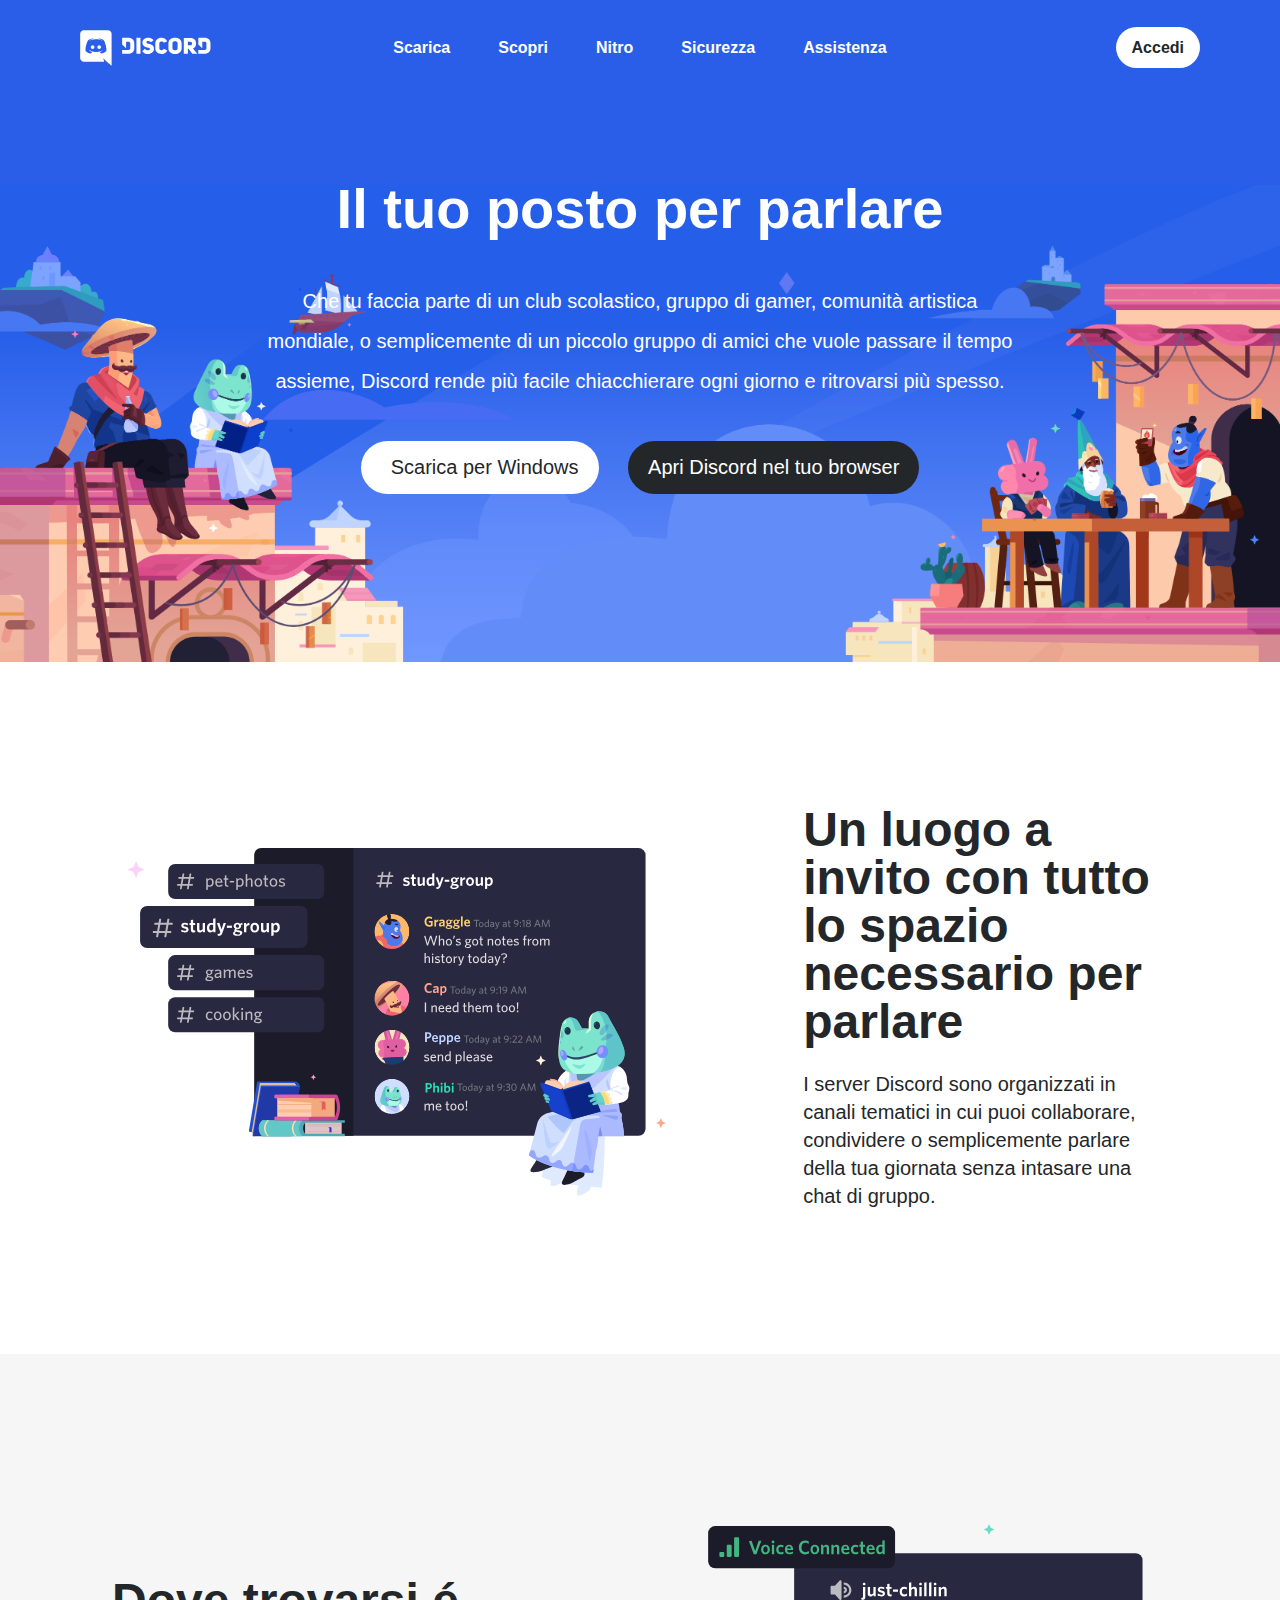
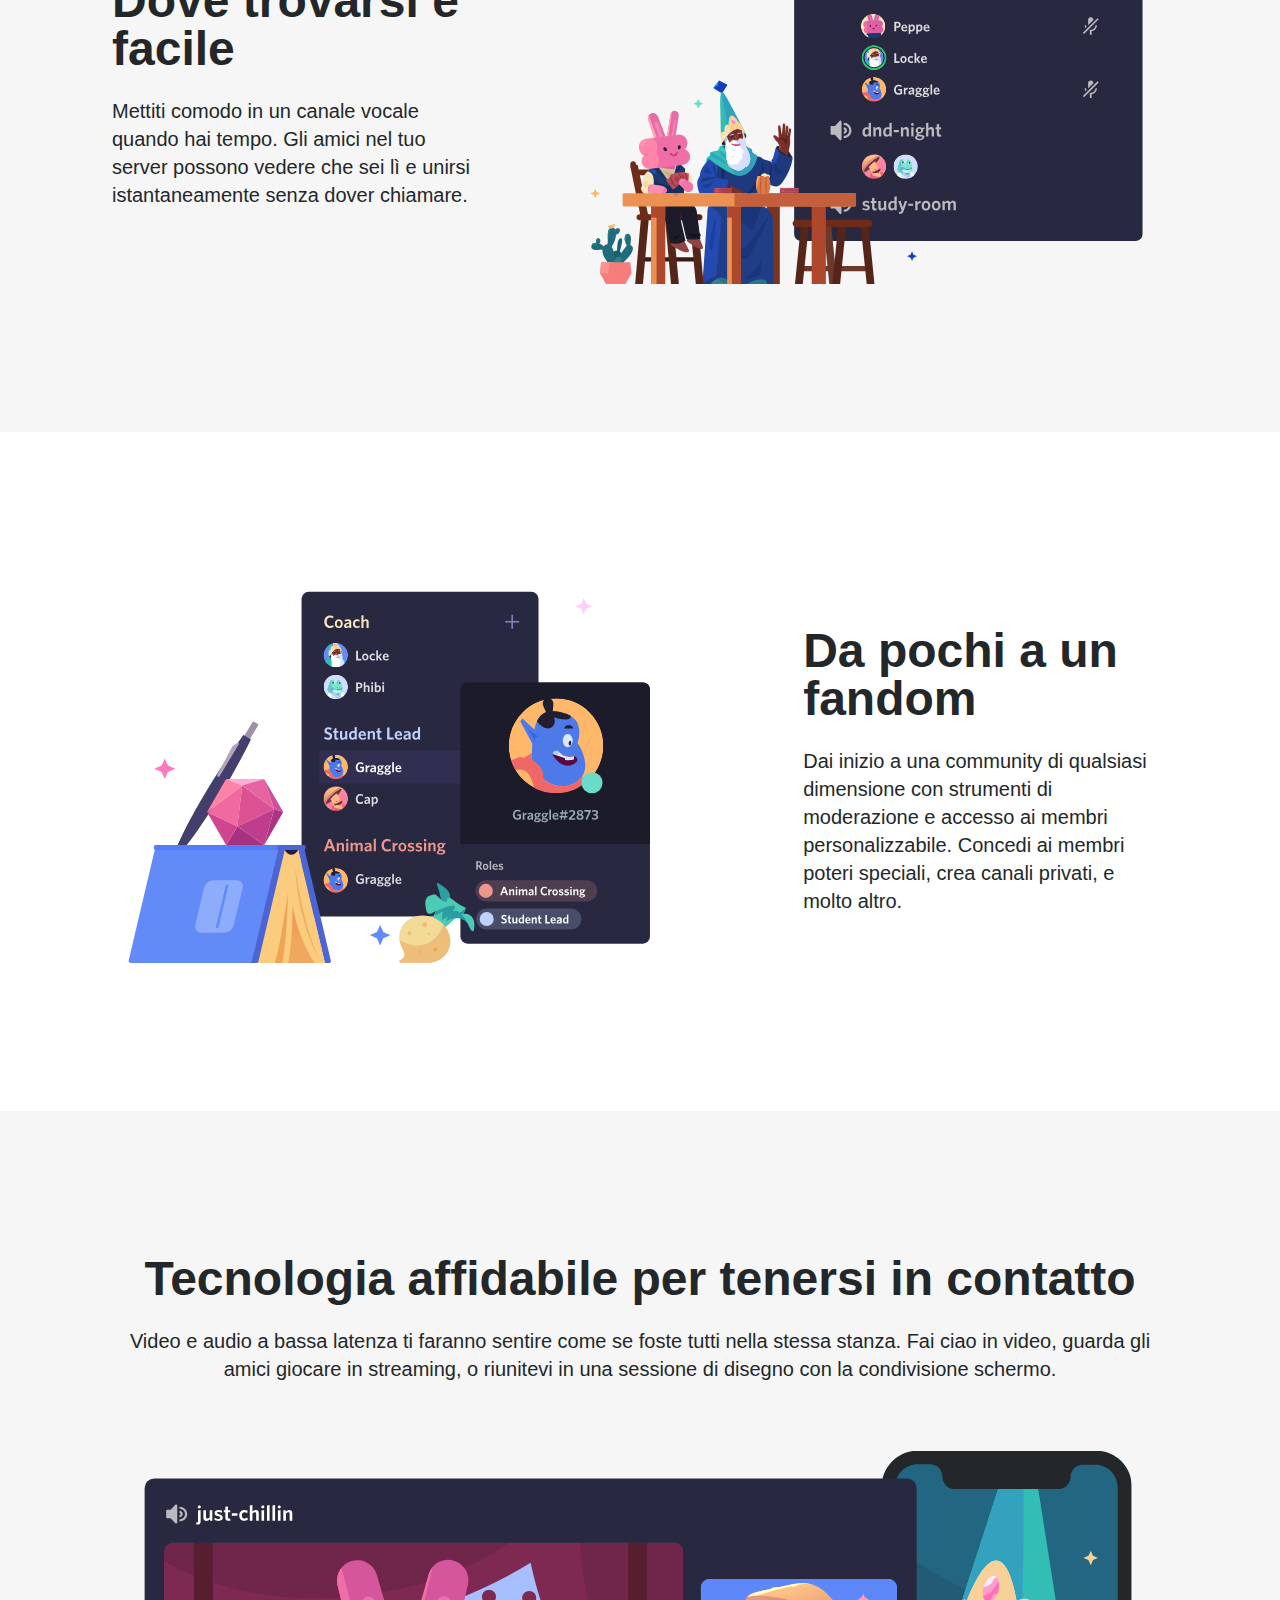
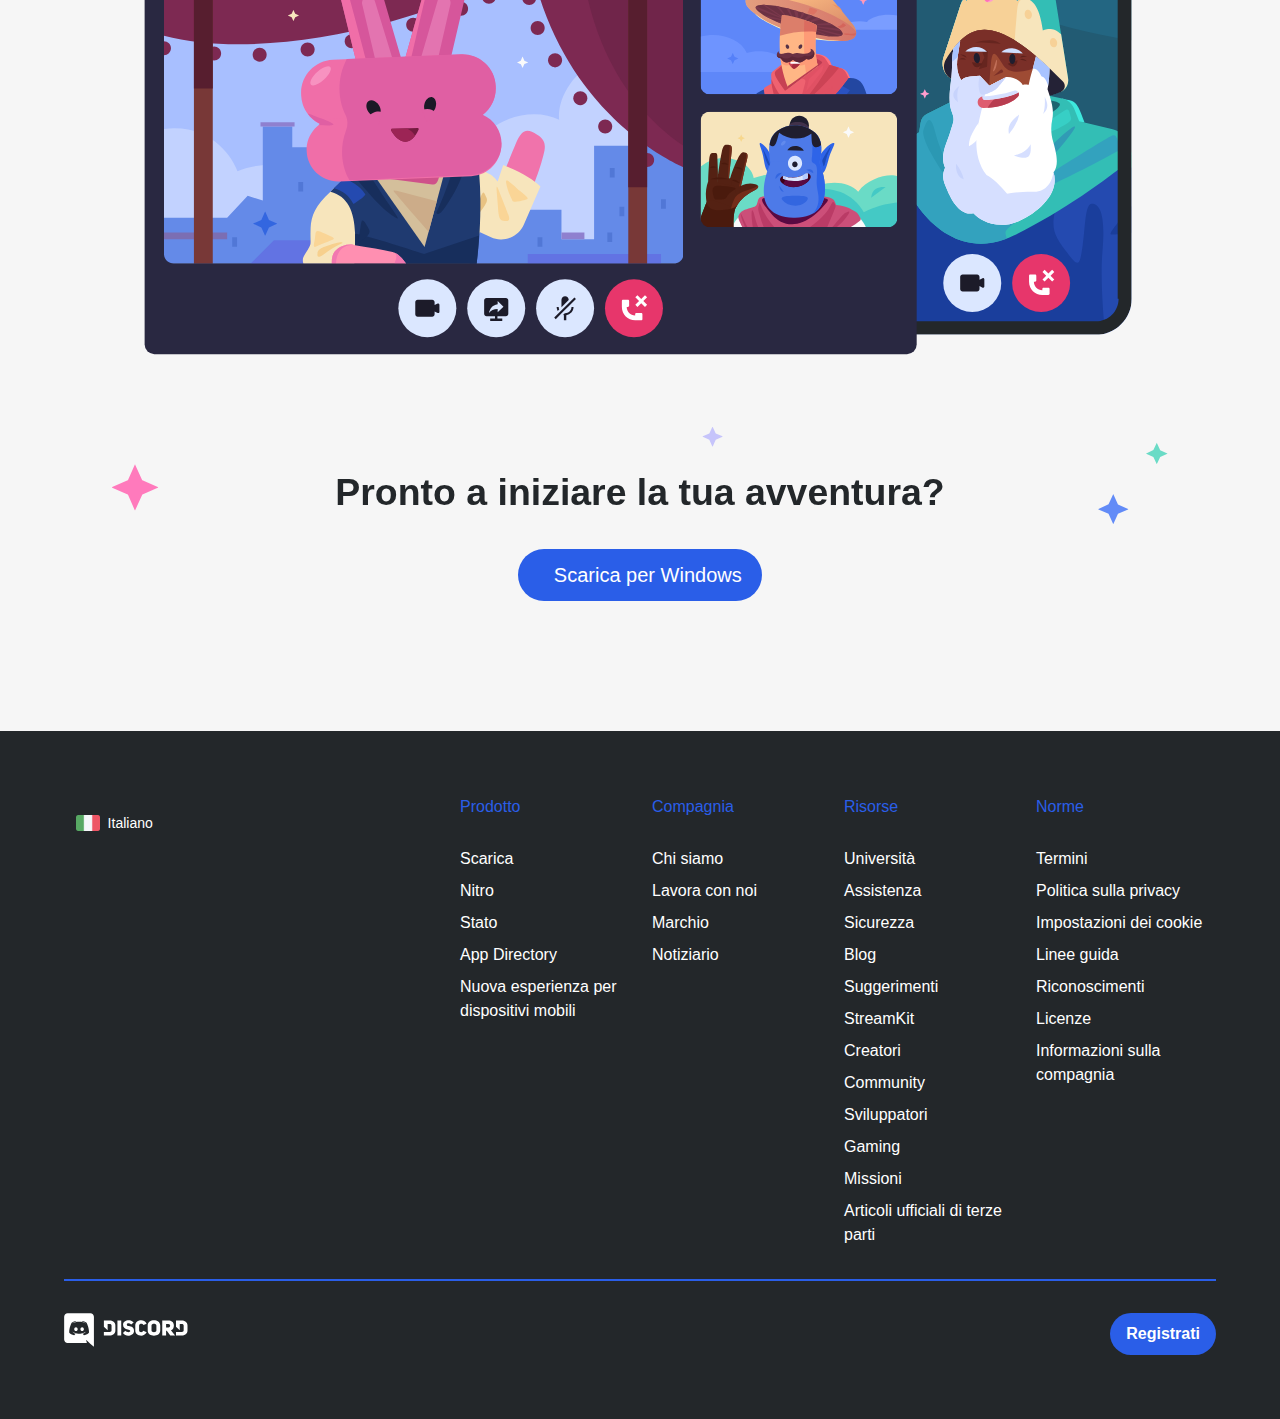
==== BONUS/index.html @ 4bf62aa1 "BONUS" ====
<!DOCTYPE html>
<html lang="it">
<head>
    <meta charset="UTF-8">
    <meta name="viewport" content="width=device-width, initial-scale=1.0">
    <title>Discord</title>
    
    <!-- Favicon -->
    <link rel="icon" type="image/x-icon" href="images/favicon.ico">
    <link rel="shortcut icon" type="image/x-icon" href="images/favicon.ico">

    <!-- Link Font Awesmoe (various icons) -->
    <link rel="stylesheet" href="https://cdnjs.cloudflare.com/ajax/libs/font-awesome/6.5.2/css/all.min.css" integrity="sha512-SnH5WK+bZxgPHs44uWIX+LLJAJ9/2PkPKZ5QiAj6Ta86w+fsb2TkcmfRyVX3pBnMFcV7oQPJkl9QevSCWr3W6A==" crossorigin="anonymous" referrerpolicy="no-referrer" />
    
    <link rel="stylesheet" href="style.css">
</head>
<body>
    <header>
        <div class="sticky-header">
            <nav class="container-wide container-flex nav-bar">
                <div>
                    <a href="index.html">
                        <img src="images/logo.svg" alt="Discord Logo">
                    </a>
                </div>

                <ul class="container-flex" id="sub-nav-bar-top">
                    <li>
                        <a href="https://www.youtube.com/watch?v=dQw4w9WgXcQ">
                            Scarica
                        </a>
                    </li>
                    <li>
                        <a href="https://www.youtube.com/watch?v=dQw4w9WgXcQ">
                            Scopri
                        </a>
                    </li>
                    <li>
                        <a href="https://www.youtube.com/watch?v=dQw4w9WgXcQ">
                            Nitro
                        </a>
                    </li>
                    <li>
                        <a href="https://www.youtube.com/watch?v=dQw4w9WgXcQ">
                            Sicurezza
                        </a>
                    </li>
                    <li>
                        <a href="https://www.youtube.com/watch?v=dQw4w9WgXcQ">
                            Assistenza
                        </a>
                    </li>
                </ul>

                <div>
                    <a href="https://www.youtube.com/watch?v=dQw4w9WgXcQ" class="button-visual-white">
                        Accedi
                    </a>
                </div>
            </nav>
        </div>

        <section class="not-sticky-header">
            <div class="container-narrow">
                <h1>
                    Il tuo posto per parlare
                </h1>
                <p>
                    Che tu faccia parte di un club scolastico, gruppo di gamer, comunità artistica mondiale, o semplicemente di un piccolo gruppo di amici che vuole passare il tempo assieme, Discord rende più facile chiacchierare ogni giorno e ritrovarsi più spesso.
                </p>

                <!-- Buttons -->
                <a href="installer/trolling.png" class="button-visual-white" download="exactly-the-file-you-were-looking-for.png">
                    <i class="fa-solid fa-download"></i>&ensp;Scarica per Windows
                </a>
                <a href="https://www.youtube.com/watch?v=dQw4w9WgXcQ" class="button-visual-grey">
                    Apri Discord nel tuo browser
                </a>
            </div>
        </section>
    </header>

    <main>
        <section>
            <div class="container-wide container-flex">
                <div class="column-img">
                    <img src="images/items/item1.svg" alt="Un luogo a invito con tutto lo spazio necessario per parlare">
                </div>

                <div class="column-txt">
                    <h2>
                        Un luogo a invito con tutto lo spazio necessario per parlare
                    </h2>
                    <p>
                        I server Discord sono organizzati in canali tematici in cui puoi collaborare, condividere o semplicemente parlare della tua giornata senza intasare una chat di gruppo.
                    </p>
                </div>
            </div>
        </section>

        <section>
            <div class="container-wide container-flex">
                <div class="column-txt">
                    <h2>
                        Dove trovarsi é facile
                    </h2>
                    <p>
                        Mettiti comodo in un canale vocale quando hai tempo. Gli amici nel tuo server possono vedere che sei lì e unirsi istantaneamente senza dover chiamare.
                    </p>
                </div>

                <div class="column-img">
                    <img src="images/items/item2.svg" alt="Dove trovarsi é facile">
                </div>
            </div>
        </section>

        <section>
            <div class="container-wide container-flex">
                <div class="column-img">
                    <img src="images/items/item3.svg" alt="Da pochi a un fandom">
                </div>

                <div class="column-txt">
                    <h2>
                        Da pochi a un fandom
                    </h2>
                    <p>
                        Dai inizio a una community di qualsiasi dimensione con strumenti di moderazione e accesso ai membri personalizzabile. Concedi ai membri poteri speciali, crea canali privati, e molto altro.
                    </p>
                </div>
            </div>
        </section>

        <section>
            <div class="container-wide">
                <h2>
                    Tecnologia affidabile per tenersi in contatto
                </h2>
                <p>
                    Video e audio a bassa latenza ti faranno sentire come se foste tutti nella stessa stanza. Fai ciao in video, guarda gli amici giocare in streaming, o riunitevi in una sessione di disegno con la condivisione schermo.
                </p>
                <img src="images/items/item4-big.svg" alt="Tecnologia affidabile per tenersi in contatto">
                
                <div class="download-now-box">
                    <img src="images/background/stars.svg" alt="Stelline">
                    <h3>
                        Pronto a iniziare la tua avventura?
                    </h3>
                </div>
                <a href="installer/trolling.png" class="button-visual-blue" download="exactly-the-file-you-were-looking-for.png">
                    <i class="fa-solid fa-download"></i>&ensp; Scarica per Windows
                </a>
            </div>
        </section>
    </main>

    <footer>
        <section>
            <nav id="footer-main-nav" class="container-wide container-flex">
                <div class="socials-and-lang">
                    <!-- Language selection menu -->
                    <a href="https://knowyourmeme.com/memes/confused-nick-young-swaggy-p" class="language-selector">
                        <img src="images/flags/ita.png" alt="ITA">
                        &nbsp;Italiano&nbsp;
                        <i class="fa-solid fa-angle-down"></i>
                    </a>

                    <!-- Socials -->
                    <ul class="socials-links">
                        <li>
                            <a href="https://twitter.com/discord">
                                <i class="fa-brands fa-x-twitter"></i>
                            </a>
                        </li>
                        <li>
                            <a href="https://www.instagram.com/discord">
                                <i class="fa-brands fa-instagram"></i>
                            </a>
                        </li>
                        <li>
                            <a href="https://www.facebook.com/discord">
                                <i class="fa-brands fa-facebook"></i>
                            </a>
                        </li>
                        <li>
                            <a href="https://www.youtube.com/channel/UCZ5XnGb-3t7jCkXdawN2tkA">
                                <i class="fa-brands fa-youtube"></i>
                            </a>
                        </li>
                        <li>
                            <a href="https://www.tiktok.com/@discord">
                                <i class="fa-brands fa-tiktok"></i>
                            </a>
                        </li>
                    </ul>
                </div>

                <div class="container-flex">
                    <div class="container-flex">
                        <ul class="nav-details">
                            <li>
                                Prodotto
                            </li>
                            <li>
                                <a href="https://www.youtube.com/watch?v=dQw4w9WgXcQ">
                                    Scarica
                                </a>
                            </li>
                            <li>
                                <a href="https://www.youtube.com/watch?v=dQw4w9WgXcQ">
                                    Nitro
                                </a>
                            </li>
                            <li>
                                <a href="https://www.youtube.com/watch?v=dQw4w9WgXcQ">
                                    Stato
                                </a>
                            </li>
                            <li>
                                <a href="https://www.youtube.com/watch?v=dQw4w9WgXcQ">
                                    App Directory
                                </a>
                            </li>
                            <li>
                                <a href="https://www.youtube.com/watch?v=dQw4w9WgXcQ">
                                    Nuova esperienza per dispositivi mobili
                                </a>
                            </li>
                        </ul>
                        
                        <ul class="nav-details">
                            <li>
                                Compagnia
                            </li>
                            <li>
                                <a href="https://www.youtube.com/watch?v=dQw4w9WgXcQ">
                                    Chi siamo
                                </a>
                            </li>
                            <li>
                                <a href="https://www.youtube.com/watch?v=dQw4w9WgXcQ">
                                    Lavora con noi
                                </a>
                            </li>
                            <li>
                                <a href="https://www.youtube.com/watch?v=dQw4w9WgXcQ">
                                    Marchio
                                </a>
                            </li>
                            <li>
                                <a href="https://www.youtube.com/watch?v=dQw4w9WgXcQ">
                                    Notiziario
                                </a>
                            </li>
                        </ul>
                    </div>

                    <div class="container-flex">
                        <ul class="nav-details">
                            <li>
                                Risorse
                            </li>
                            <li>
                                <a href="https://www.youtube.com/watch?v=dQw4w9WgXcQ">
                                    Università
                                </a>
                            </li>
                            <li>
                                <a href="https://www.youtube.com/watch?v=dQw4w9WgXcQ">
                                    Assistenza
                                </a>
                            </li>
                            <li>
                                <a href="https://www.youtube.com/watch?v=dQw4w9WgXcQ">
                                    Sicurezza
                                </a>
                            </li>
                            <li>
                                <a href="https://www.youtube.com/watch?v=dQw4w9WgXcQ">
                                    Blog
                                </a>
                            </li>
                            <li>
                                <a href="https://www.youtube.com/watch?v=dQw4w9WgXcQ">
                                    Suggerimenti
                                </a>
                            </li>
                            <li>
                                <a href="https://www.youtube.com/watch?v=dQw4w9WgXcQ">
                                    StreamKit
                                </a>
                            </li>
                            <li>
                                <a href="https://www.youtube.com/watch?v=dQw4w9WgXcQ">
                                    Creatori
                                </a>
                            </li>
                            <li>
                                <a href="https://www.youtube.com/watch?v=dQw4w9WgXcQ">
                                    Community
                                </a>
                            </li>
                            <li>
                                <a href="https://www.youtube.com/watch?v=dQw4w9WgXcQ">
                                    Sviluppatori
                                </a>
                            </li>
                            <li>
                                <a href="https://www.youtube.com/watch?v=dQw4w9WgXcQ">
                                    Gaming
                                </a>
                            </li>
                            <li>
                                <a href="https://www.youtube.com/watch?v=dQw4w9WgXcQ">
                                    Missioni
                                </a>
                            </li>
                            <li>
                                <a href="https://www.youtube.com/watch?v=dQw4w9WgXcQ">
                                    Articoli ufficiali di terze parti
                                </a>
                            </li>
                        </ul>
        
                        <ul class="nav-details">
                            <li>
                                Norme
                            </li>
                            <li>
                                <a href="https://www.youtube.com/watch?v=dQw4w9WgXcQ">
                                    Termini
                                </a>
                            </li>
                            <li>
                                <a href="https://www.youtube.com/watch?v=dQw4w9WgXcQ">
                                    Politica sulla privacy
                                </a>
                            </li>
                            <li>
                                <a href="https://www.youtube.com/watch?v=dQw4w9WgXcQ">
                                    Impostazioni dei cookie
                                </a>
                            </li>
                            <li>
                                <a href="https://www.youtube.com/watch?v=dQw4w9WgXcQ">
                                    Linee guida
                                </a>
                            </li>
                            <li>
                                <a href="https://www.youtube.com/watch?v=dQw4w9WgXcQ">
                                    Riconoscimenti
                                </a>
                            </li>
                            <li>
                                <a href="https://www.youtube.com/watch?v=dQw4w9WgXcQ">
                                    Licenze
                                </a>
                            </li>
                            <li>
                                <a href="https://www.youtube.com/watch?v=dQw4w9WgXcQ">
                                    Informazioni sulla compagnia
                                </a>
                            </li>
                        </ul>
                    </div>
                </div>
            </nav>
        </section>
        
        <div>
            <nav class="container-wide container-flex nav-bar">
                <a href="index.html">
                    <img src="images/logo.svg" alt="Discord Logo">
                </a>

                <a href="https://www.youtube.com/watch?v=dQw4w9WgXcQ" class="button-visual-blue">
                    Registrati
                </a>
            </nav>
        </div>
    </footer>
</body>
</html>
---- BONUS/style.css ----
/* Everywhere */
* {
    padding: 0;
    margin: 0;
    box-sizing: border-box;
}

body {
    font-family: Whitney, 'Helvetica Neue', Helvetica, Arial, sans-serif;
    color: #23272a;
}

a {
    color: inherit;
    text-decoration: inherit;
}

ul {
    list-style: none;
}

.container-flex {
    display: flex;
    flex-wrap: wrap;
    align-items: center;
    justify-content: center;
}

.container-flex.nav-bar {
    justify-content: space-between;
}

/* Containers to align items inside a <section> or others macroelements horizontally */
.container-narrow , .container-wide {
    margin: auto;
    width: 90%;
}

.container-narrow {
    max-width: 750px;
}

.container-wide {
    max-width: 1250px;
}

/* Visual buttons for <a> and <button> */
[class^="button-visual"] {
    padding: 0.75em 1em;
    border-radius: 2em;
}

[class^="button-visual"]:hover {
    box-shadow: 0 0.4em 0.8em #00000050;
}

.button-visual-white {
    background-color: #ffffff;
    color: #23272a;
}

.button-visual-white:hover {
    color: #2a5ee8;
}

.button-visual-grey {
    background-color: #23272a;
    color: #ffffff;
}

.button-visual-grey:hover {
    background-color: #42494e;
}

.button-visual-blue {
    background-color: #2a5ee8;
    color: #ffffff;
}

.button-visual-blue:hover {
    background-color: #4777fc;
}


/* Header */
header {
    background-image: url(images/background/jumbo.png);
    background-repeat: no-repeat;
    background-position: bottom;
    background-size: 100%;
    background-color: #2a5ee8;

    color: #ffffff;
}

.sticky-header {
    position: -webkit-sticky;
    position: sticky;
    top: 1rem;
    
    font-size: 1rem;
    font-weight: 600;
}

/* Navigation bar on top */
header .nav-bar {
    background-color: #2a5ee8;
    border-radius: 1rem;
    padding: 0 1rem;
    min-height: 4rem;
}

header .nav-bar > div {
    width: 15%;
}

/* Logo */
.sticky-header img {
    height: 2.5rem;
    padding-top: 0.25rem;
}

/* Central part of the navigation bar */
#sub-nav-bar-top {
    width: 68%;
}

#sub-nav-bar-top li {
    padding: 0.75rem 1.5rem;
}

#sub-nav-bar-top a:hover {
    text-decoration: underline;
}

/* Auth button */
#sub-nav-bar-top + div {
    text-align: right;
}

/* Title of the page */
.not-sticky-header {
    padding: 7rem 0 10rem;
    
    text-align: center;
    font-size: 1.25rem;
}

.not-sticky-header h1 {
    font-size: 3.5rem;
    font-weight: 700;
}

.not-sticky-header p {
    padding: 2.5rem 0;
    line-height: 2;
}

.not-sticky-header a {
    display: inline-block;
    margin: 0 0.75rem 0.5rem;
}

/* Main */
main > section {
    padding: 6rem 0;
}

main > section:nth-child(even) {
    background-color: #f6f6f6;
}

main .container-wide.container-flex {
    padding: 1.5rem 0;
}

.column-img {
    min-width: 33rem;
    flex-basis: 60%;
    padding: 1.5rem 3rem;
}

main .container-wide img {
    width: 100%;
}

.column-txt {
    min-width: 22rem;
    flex-basis: 40%;
    padding: 1.5rem 3rem;
}

main .container-wide h2 {
    margin-bottom: 1.5rem;
    font-size: 3rem;
    font-weight: 600;
    line-height: 3rem;
}

main .container-wide p {
    font-size: 1.25rem;
    line-height: 1.75rem;
}

main .container-wide:not(.container-flex) {
    padding: 3rem;

    text-align: center;
}

.download-now-box {
    position: relative;
    width: 100%;
    margin-bottom: 2rem;

    font-size: 2rem;
    font-weight: 800;
    text-align: center;
}

.download-now-box img {
    width: 100%;
}

.download-now-box h3 {
    position: absolute;
    left: 50%;
    top: 70%;
    transform: translate(-50%, -70%);
    width: 100%;
}

.download-now-box + a {
    font-size: 1.25rem;
}


/* Footer */
footer {
    padding: 4rem 0;
    background-color: #23272a;

    color: #ffffff;
    font-size: 1rem;
}

footer .container-flex {
    align-items: flex-start;
}

.socials-and-lang {
    min-width: 13.75rem;
    flex-basis: calc(100%/3);
    padding: 0 0.75rem;
}

.socials-and-lang > * {
    padding: 1.25rem 0;
}

.language-selector {
    display: block;
    font-size: 0.875rem;
}

.language-selector img {
    vertical-align: text-bottom;
    height: 1rem;
}

.socials-links {
    max-width: 13.5rem;
    display: flex;
    flex-wrap: wrap;
    justify-content: space-between;

    font-size: 1.5rem;
}

#footer-main-nav > div.container-flex {
    flex-basis: calc(2*(100%/3));
}

#footer-main-nav > div.container-flex > div.container-flex {
    flex-basis: 50%;
}

.nav-details {
    min-width: 8.75rem;
    flex-basis: 50%;
    padding: 0 0.75rem 2rem;
}

.nav-details > li {
    padding-top: 0.5rem;
    line-height: 1.5rem;
}

.nav-details > li:hover {
    text-decoration: underline;
}

.nav-details > li:first-child {
    padding: 0 0 1.25rem;

    color: #2a5ee8;
    text-decoration: none;
}

footer .nav-bar {
    padding-top: 2rem;
    border-top: 2px solid #2a5ee8;

    font-size: 1rem;
    font-weight: 600;
}
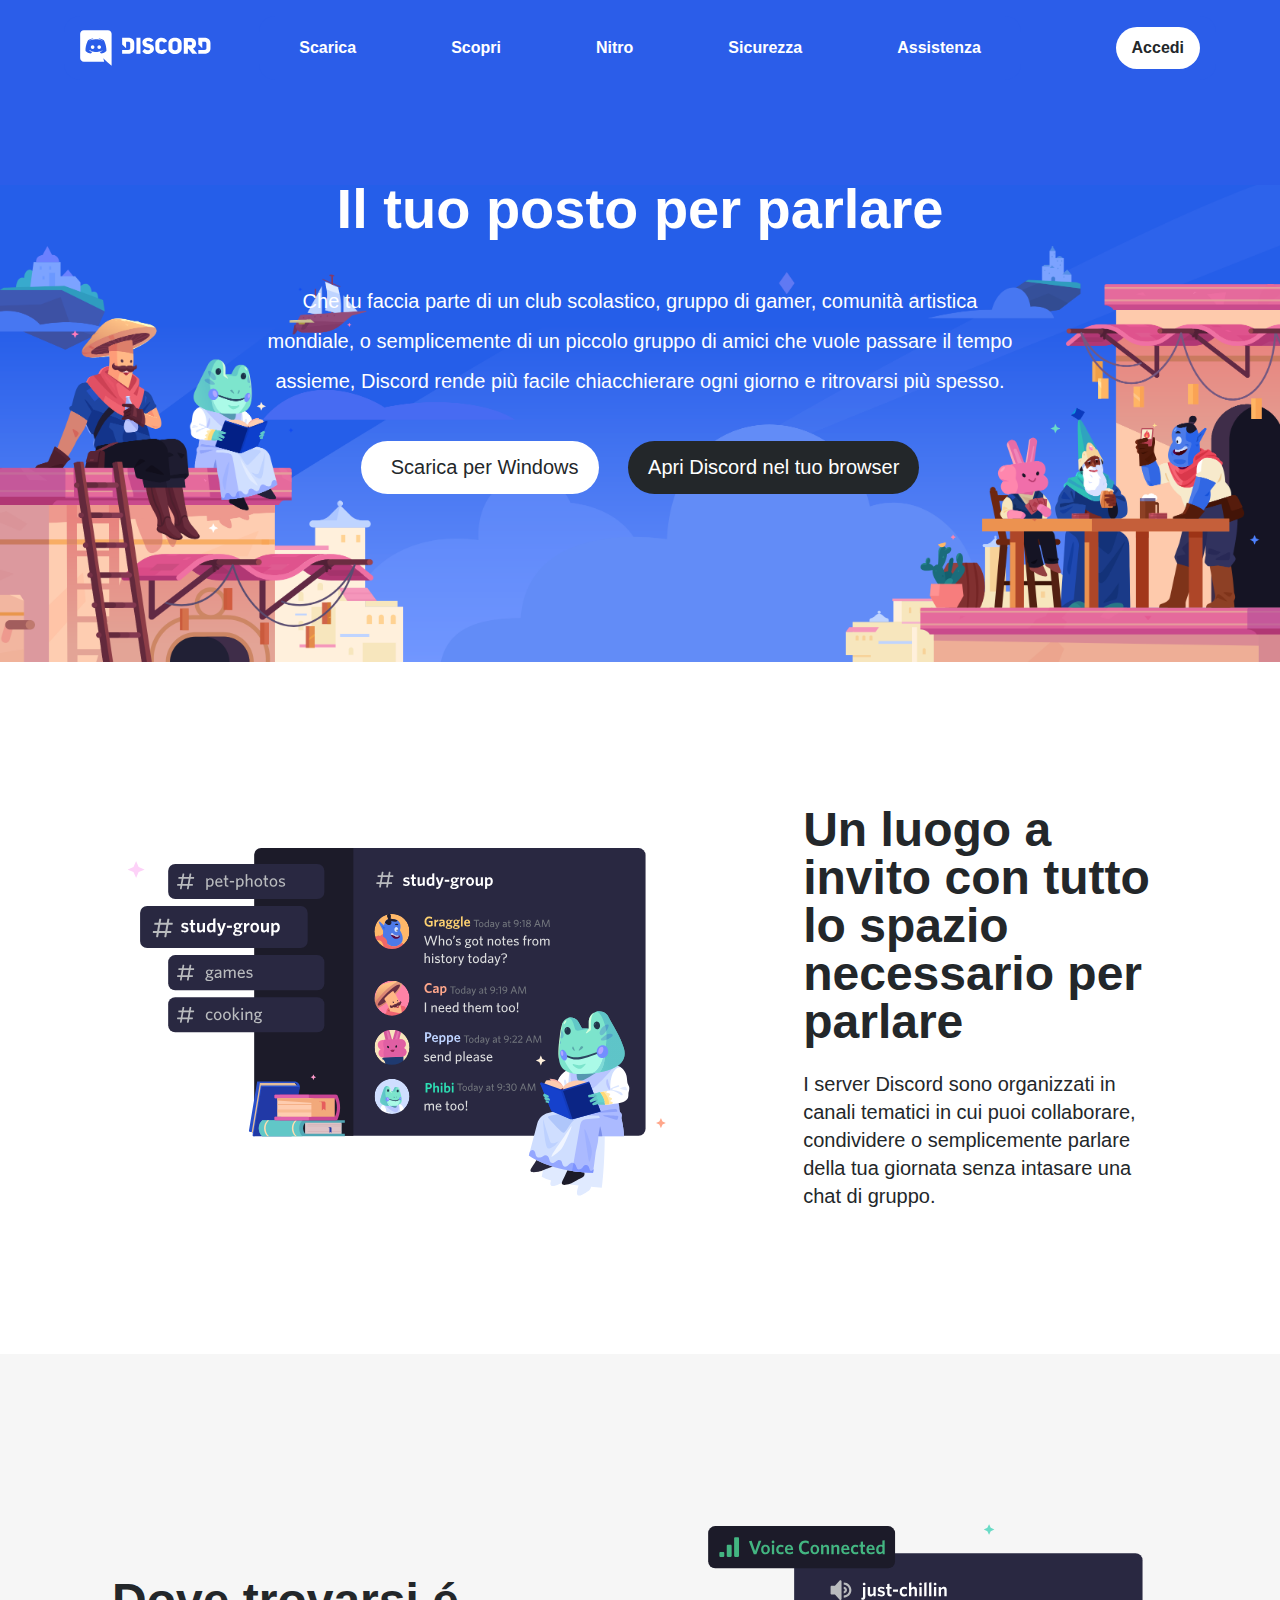
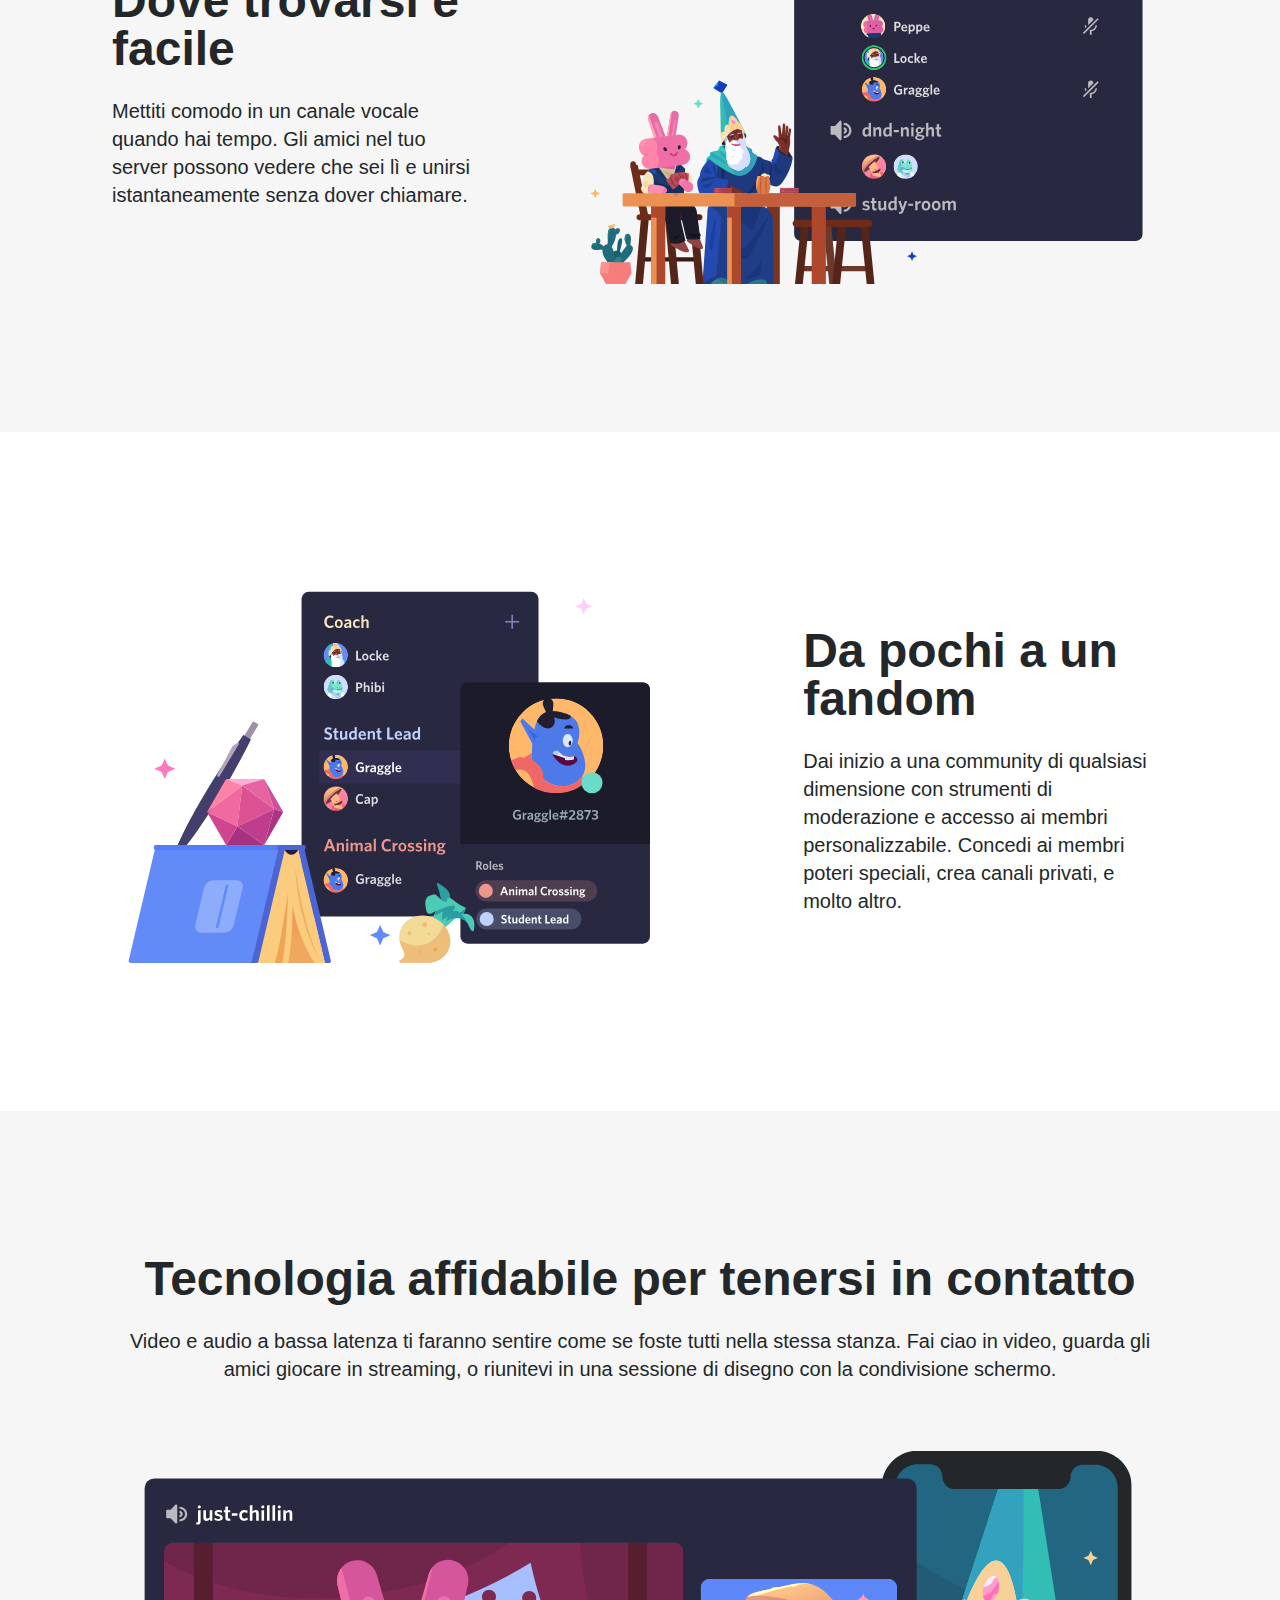
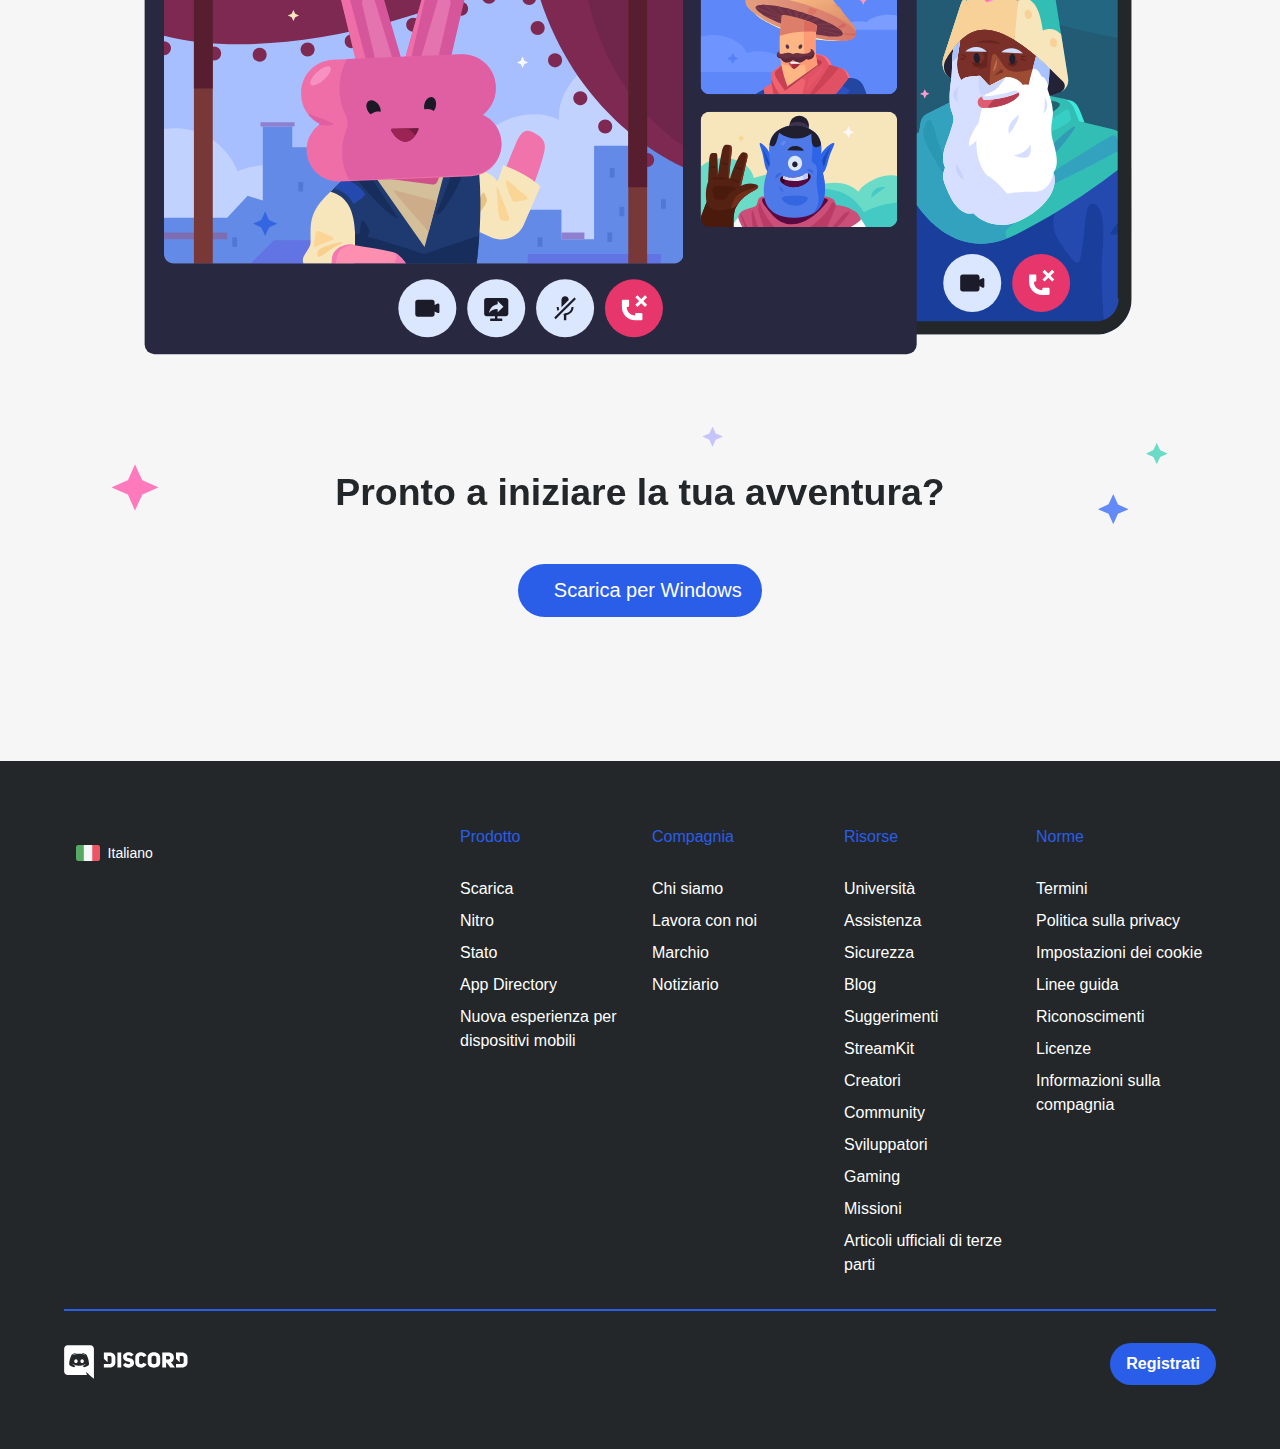
==== commit dc871520: "To prepare the project for new pages transformed style.css in the stylesheet of shared styles betwee" ====
--- a/BONUS/index.html
+++ b/BONUS/index.html
@@ -12,19 +12,20 @@
     <!-- Link Font Awesmoe (various icons) -->
     <link rel="stylesheet" href="https://cdnjs.cloudflare.com/ajax/libs/font-awesome/6.5.2/css/all.min.css" integrity="sha512-SnH5WK+bZxgPHs44uWIX+LLJAJ9/2PkPKZ5QiAj6Ta86w+fsb2TkcmfRyVX3pBnMFcV7oQPJkl9QevSCWr3W6A==" crossorigin="anonymous" referrerpolicy="no-referrer" />
     
+    <link rel="stylesheet" href="index-style.css">
     <link rel="stylesheet" href="style.css">
 </head>
 <body>
     <header>
         <div class="sticky-header">
-            <nav class="container-wide container-flex nav-bar">
+            <nav class="container-wide nav-bar">
                 <div>
                     <a href="index.html">
                         <img src="images/logo.svg" alt="Discord Logo">
                     </a>
                 </div>
 
-                <ul class="container-flex" id="sub-nav-bar-top">
+                <ul id="sub-nav-bar-top" class="nav-bar">
                     <li>
                         <a href="https://www.youtube.com/watch?v=dQw4w9WgXcQ">
                             Scarica
@@ -82,7 +83,7 @@
 
     <main>
         <section>
-            <div class="container-wide container-flex">
+            <div class="container-wide container-flex-center">
                 <div class="column-img">
                     <img src="images/items/item1.svg" alt="Un luogo a invito con tutto lo spazio necessario per parlare">
                 </div>
@@ -99,7 +100,7 @@
         </section>
 
         <section>
-            <div class="container-wide container-flex">
+            <div class="container-wide container-flex-center">
                 <div class="column-txt">
                     <h2>
                         Dove trovarsi é facile
@@ -116,7 +117,7 @@
         </section>
 
         <section>
-            <div class="container-wide container-flex">
+            <div class="container-wide container-flex-center">
                 <div class="column-img">
                     <img src="images/items/item3.svg" alt="Da pochi a un fandom">
                 </div>
@@ -157,7 +158,7 @@
 
     <footer>
         <section>
-            <nav id="footer-main-nav" class="container-wide container-flex">
+            <nav id="footer-main-nav" class="container-wide footer-flex">
                 <div class="socials-and-lang">
                     <!-- Language selection menu -->
                     <a href="https://knowyourmeme.com/memes/confused-nick-young-swaggy-p" class="language-selector">
@@ -196,8 +197,8 @@
                     </ul>
                 </div>
 
-                <div class="container-flex">
-                    <div class="container-flex">
+                <div class="footer-flex">
+                    <div class="footer-flex">
                         <ul class="nav-details">
                             <li>
                                 Prodotto
@@ -256,7 +257,7 @@
                         </ul>
                     </div>
 
-                    <div class="container-flex">
+                    <div class="footer-flex">
                         <ul class="nav-details">
                             <li>
                                 Risorse
@@ -369,7 +370,7 @@
         </section>
         
         <div>
-            <nav class="container-wide container-flex nav-bar">
+            <nav class="container-wide nav-bar">
                 <a href="index.html">
                     <img src="images/logo.svg" alt="Discord Logo">
                 </a>
--- a/BONUS/index-style.css
+++ b/BONUS/index-style.css
@@ -0,0 +1,113 @@
+/* Everywhere */
+.container-flex-center {
+    display: flex;
+    flex-wrap: wrap;
+    align-items: center;
+    justify-content: center;
+}
+
+
+/* Header */
+header {
+    background-image: url(images/background/jumbo.png);
+    background-repeat: no-repeat;
+    background-position: bottom;
+    background-size: 100%;
+}
+
+header , header .nav-bar {
+    background-color: #2b5de9;
+}
+
+/* Jumbo of the page */
+.not-sticky-header {
+    text-align: center;
+}
+
+.not-sticky-header h1 {
+    font-size: 3.5rem;
+    font-weight: 700;
+}
+
+.not-sticky-header p {
+    padding: 2.5rem 0;
+    line-height: 2;
+}
+
+.not-sticky-header a {
+    margin: 0 0.75rem 0.5rem;
+}
+
+
+/* Main */
+main > section {
+    padding: 6rem 0;
+}
+
+main > section:nth-child(even) {
+    background-color: #f6f6f6;
+}
+
+main .container-wide.container-flex-center {
+    padding: 1.5rem 0;
+}
+
+.column-img {
+    min-width: 33rem;
+    flex-basis: 60%;
+    padding: 1.5rem 3rem;
+}
+
+main .container-wide img {
+    width: 100%;
+}
+
+.column-txt {
+    min-width: 22rem;
+    flex-basis: 40%;
+    padding: 1.5rem 3rem;
+}
+
+main .container-wide h2 {
+    margin-bottom: 1.5rem;
+    font-size: 3rem;
+    font-weight: 600;
+    line-height: 3rem;
+}
+
+main .container-wide p {
+    font-size: 1.25rem;
+    line-height: 1.75rem;
+}
+
+main .container-wide:not(.container-flex-center) {
+    padding: 3rem;
+
+    text-align: center;
+}
+
+.download-now-box {
+    position: relative;
+    width: 100%;
+    margin-bottom: 2rem;
+
+    font-size: 2rem;
+    font-weight: 800;
+    text-align: center;
+}
+
+.download-now-box img {
+    width: 100%;
+}
+
+.download-now-box h3 {
+    position: absolute;
+    left: 50%;
+    top: 70%;
+    transform: translate(-50%, -70%);
+    width: 100%;
+}
+
+.download-now-box + a {
+    font-size: 1.25rem;
+}--- a/BONUS/style.css
+++ b/BONUS/style.css
@@ -19,15 +19,18 @@
     list-style: none;
 }
 
-.container-flex {
+.nav-bar {
     display: flex;
     flex-wrap: wrap;
+    justify-content: space-between;
     align-items: center;
-    justify-content: center;
-}
-
-.container-flex.nav-bar {
-    justify-content: space-between;
+}
+
+.header-main-container {
+    display: flex;
+    flex-wrap: wrap-reverse;
+    justify-content: space-around;
+    align-items: center;
 }
 
 /* Containers to align items inside a <section> or others macroelements horizontally */
@@ -46,6 +49,7 @@
 
 /* Visual buttons for <a> and <button> */
 [class^="button-visual"] {
+    display: inline-block;
     padding: 0.75em 1em;
     border-radius: 2em;
 }
@@ -84,13 +88,7 @@
 
 /* Header */
 header {
-    background-image: url(images/background/jumbo.png);
-    background-repeat: no-repeat;
-    background-position: bottom;
-    background-size: 100%;
-    background-color: #2a5ee8;
-
-    color: #ffffff;
+   color: #ffffff;
 }
 
 .sticky-header {
@@ -104,7 +102,6 @@
 
 /* Navigation bar on top */
 header .nav-bar {
-    background-color: #2a5ee8;
     border-radius: 1rem;
     padding: 0 1rem;
     min-height: 4rem;
@@ -123,6 +120,8 @@
 /* Central part of the navigation bar */
 #sub-nav-bar-top {
     width: 68%;
+    
+    align-items: center;
 }
 
 #sub-nav-bar-top li {
@@ -138,99 +137,10 @@
     text-align: right;
 }
 
-/* Title of the page */
+/* Jumbo of the page */
 .not-sticky-header {
     padding: 7rem 0 10rem;
     
-    text-align: center;
-    font-size: 1.25rem;
-}
-
-.not-sticky-header h1 {
-    font-size: 3.5rem;
-    font-weight: 700;
-}
-
-.not-sticky-header p {
-    padding: 2.5rem 0;
-    line-height: 2;
-}
-
-.not-sticky-header a {
-    display: inline-block;
-    margin: 0 0.75rem 0.5rem;
-}
-
-/* Main */
-main > section {
-    padding: 6rem 0;
-}
-
-main > section:nth-child(even) {
-    background-color: #f6f6f6;
-}
-
-main .container-wide.container-flex {
-    padding: 1.5rem 0;
-}
-
-.column-img {
-    min-width: 33rem;
-    flex-basis: 60%;
-    padding: 1.5rem 3rem;
-}
-
-main .container-wide img {
-    width: 100%;
-}
-
-.column-txt {
-    min-width: 22rem;
-    flex-basis: 40%;
-    padding: 1.5rem 3rem;
-}
-
-main .container-wide h2 {
-    margin-bottom: 1.5rem;
-    font-size: 3rem;
-    font-weight: 600;
-    line-height: 3rem;
-}
-
-main .container-wide p {
-    font-size: 1.25rem;
-    line-height: 1.75rem;
-}
-
-main .container-wide:not(.container-flex) {
-    padding: 3rem;
-
-    text-align: center;
-}
-
-.download-now-box {
-    position: relative;
-    width: 100%;
-    margin-bottom: 2rem;
-
-    font-size: 2rem;
-    font-weight: 800;
-    text-align: center;
-}
-
-.download-now-box img {
-    width: 100%;
-}
-
-.download-now-box h3 {
-    position: absolute;
-    left: 50%;
-    top: 70%;
-    transform: translate(-50%, -70%);
-    width: 100%;
-}
-
-.download-now-box + a {
     font-size: 1.25rem;
 }
 
@@ -244,7 +154,10 @@
     font-size: 1rem;
 }
 
-footer .container-flex {
+.footer-flex {
+    display: flex;
+    flex-wrap: wrap;
+    justify-content: space-between;
     align-items: flex-start;
 }
 
@@ -277,11 +190,11 @@
     font-size: 1.5rem;
 }
 
-#footer-main-nav > div.container-flex {
+#footer-main-nav > .footer-flex {
     flex-basis: calc(2*(100%/3));
 }
 
-#footer-main-nav > div.container-flex > div.container-flex {
+#footer-main-nav > .footer-flex > .footer-flex {
     flex-basis: 50%;
 }
 
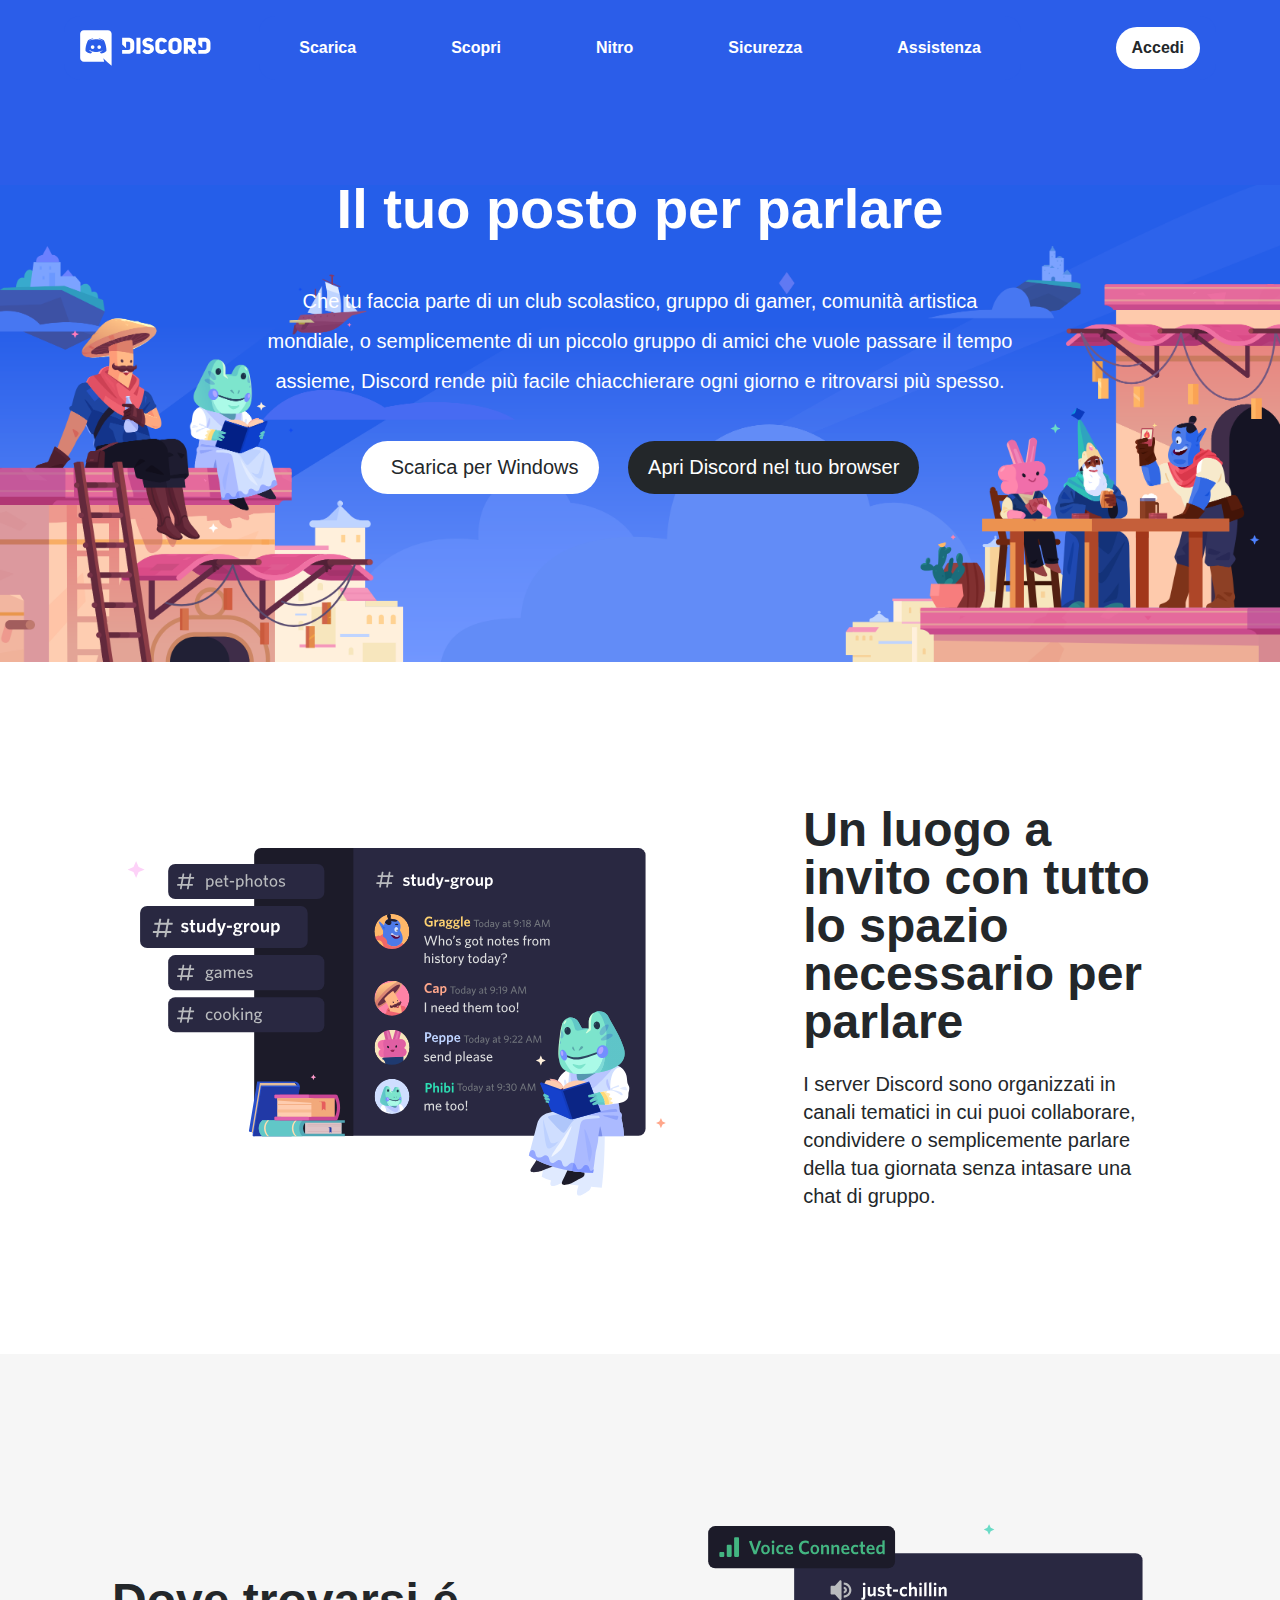
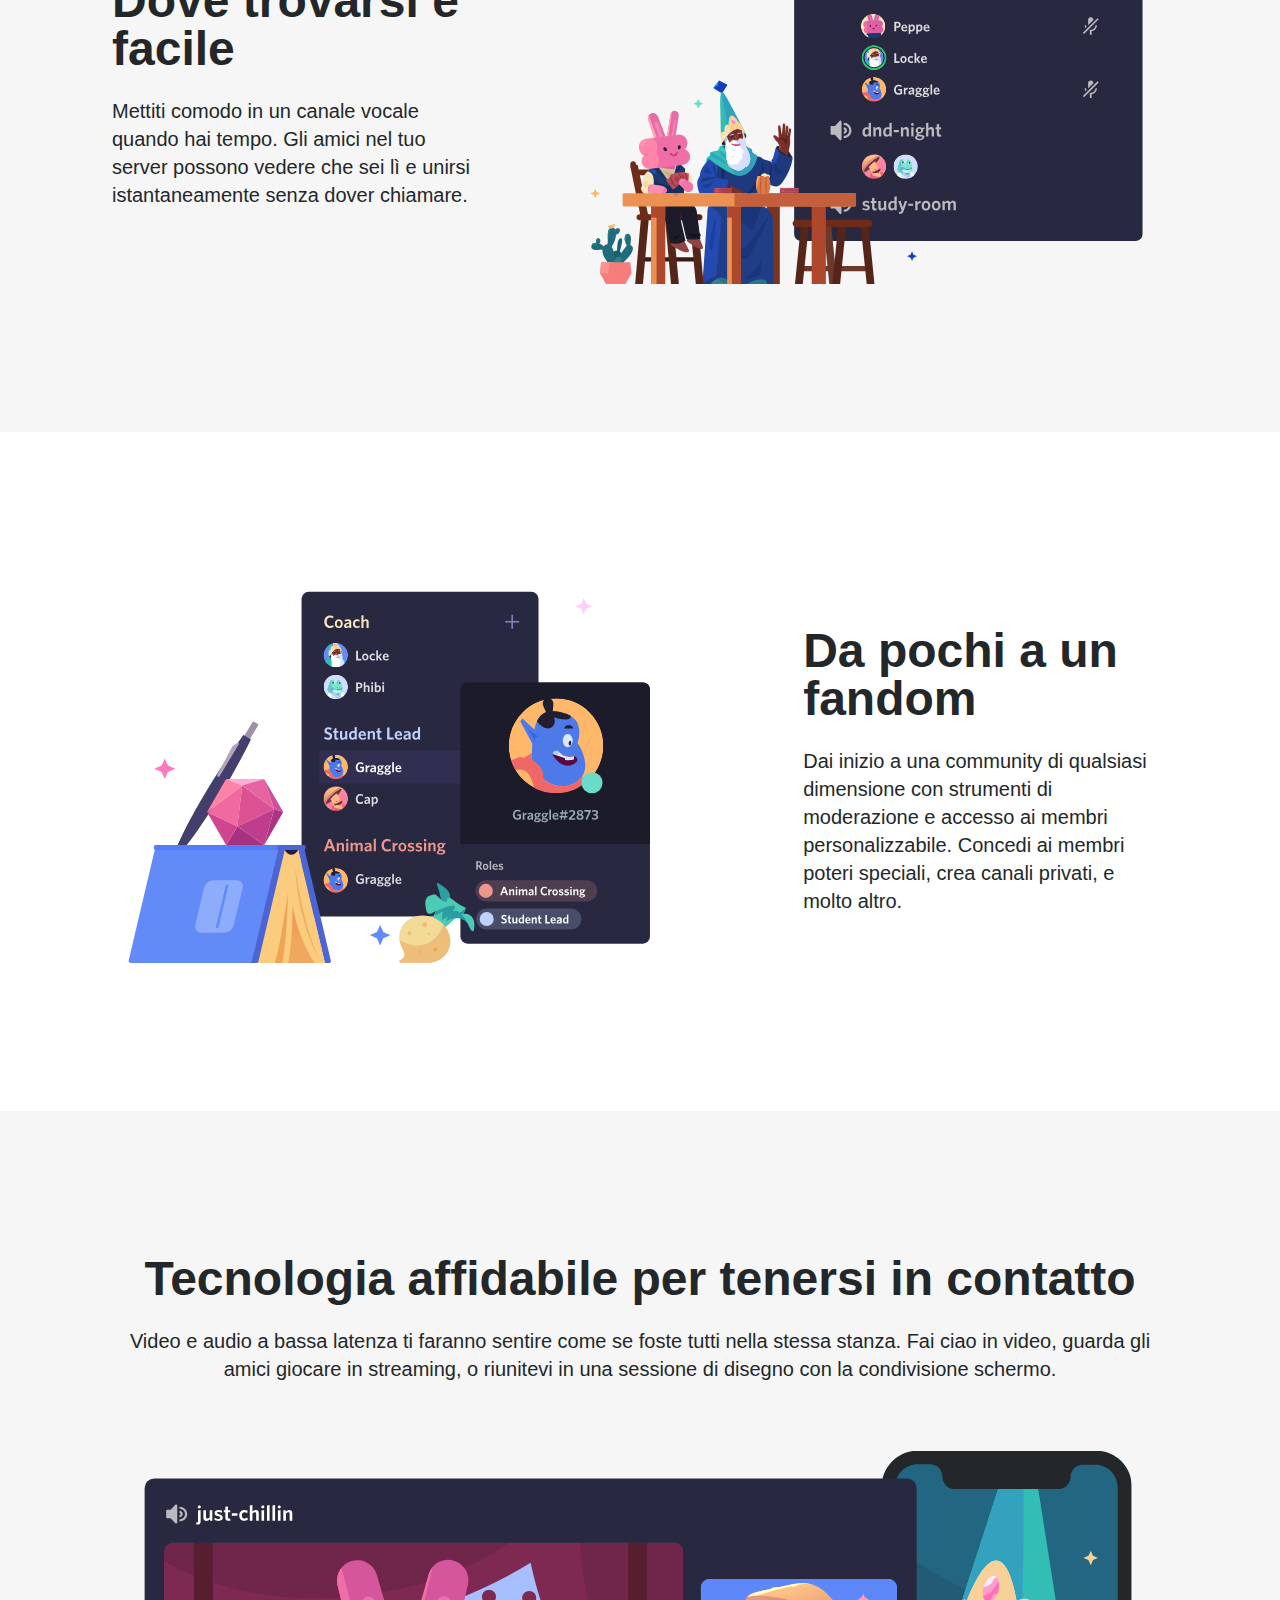
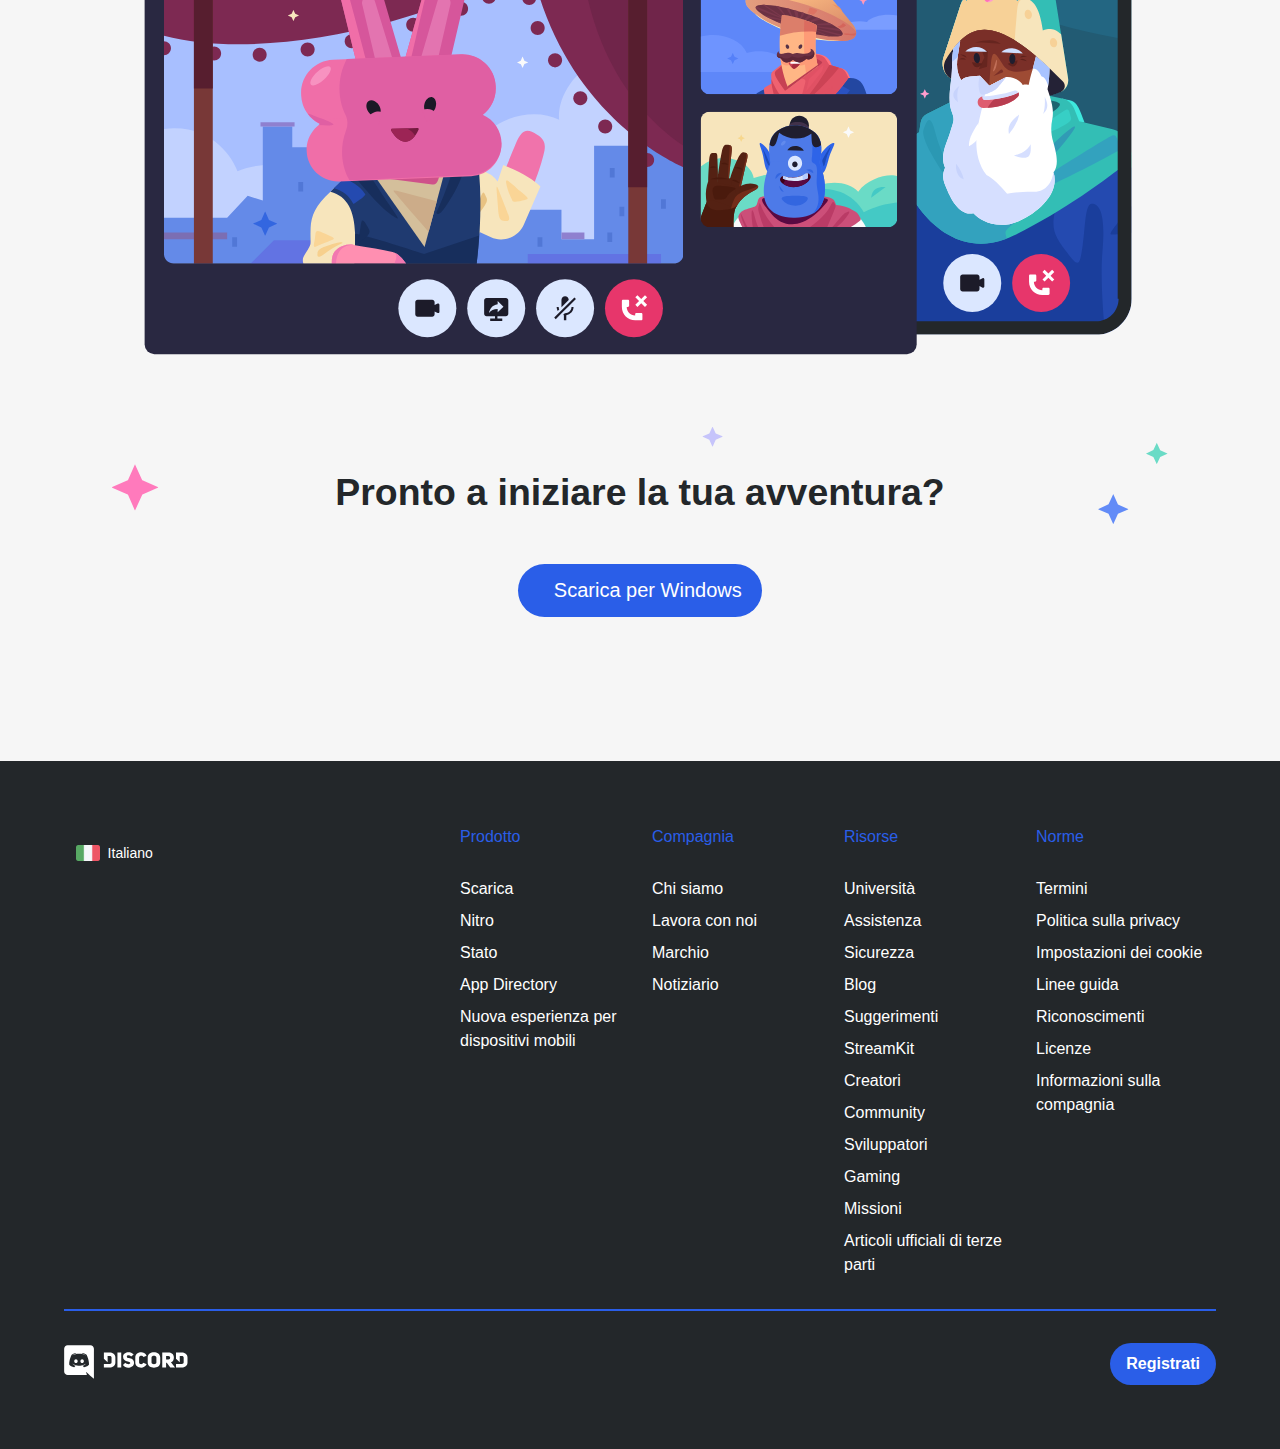
==== commit c9641b22: "Cleaned text from accented a special characters" ====
--- a/BONUS/index.html
+++ b/BONUS/index.html
@@ -67,7 +67,7 @@
                     Il tuo posto per parlare
                 </h1>
                 <p>
-                    Che tu faccia parte di un club scolastico, gruppo di gamer, comunità artistica mondiale, o semplicemente di un piccolo gruppo di amici che vuole passare il tempo assieme, Discord rende più facile chiacchierare ogni giorno e ritrovarsi più spesso.
+                    Che tu faccia parte di un club scolastico, gruppo di gamer, comunit&agrave; artistica mondiale, o semplicemente di un piccolo gruppo di amici che vuole passare il tempo assieme, Discord rende pi&ugrave; facile chiacchierare ogni giorno e ritrovarsi pi&ugrave; spesso.
                 </p>
 
                 <!-- Buttons -->
@@ -103,15 +103,15 @@
             <div class="container-wide container-flex-center">
                 <div class="column-txt">
                     <h2>
-                        Dove trovarsi é facile
+                        Dove trovarsi &eacute; facile
                     </h2>
                     <p>
-                        Mettiti comodo in un canale vocale quando hai tempo. Gli amici nel tuo server possono vedere che sei lì e unirsi istantaneamente senza dover chiamare.
+                        Mettiti comodo in un canale vocale quando hai tempo. Gli amici nel tuo server possono vedere che sei l&igrave; e unirsi istantaneamente senza dover chiamare.
                     </p>
                 </div>
 
                 <div class="column-img">
-                    <img src="images/items/item2.svg" alt="Dove trovarsi é facile">
+                    <img src="images/items/item2.svg" alt="Dove trovarsi &eacute; facile">
                 </div>
             </div>
         </section>
@@ -264,7 +264,7 @@
                             </li>
                             <li>
                                 <a href="https://www.youtube.com/watch?v=dQw4w9WgXcQ">
-                                    Università
+                                    Universit&agrave;
                                 </a>
                             </li>
                             <li>
--- a/BONUS/style.css
+++ b/BONUS/style.css
@@ -19,6 +19,16 @@
     list-style: none;
 }
 
+table , tbody , tfoot , thead , tr , th , td {
+    margin: 0;
+    padding: 0;
+    border: 0;
+    outline: 0;
+    font-size: 100%;
+    vertical-align: baseline;
+    background: transparent;
+}
+
 .nav-bar {
     display: flex;
     flex-wrap: wrap;
@@ -35,7 +45,8 @@
 
 /* Containers to align items inside a <section> or others macroelements horizontally */
 .container-narrow , .container-wide {
-    margin: auto;
+    margin-left: auto;
+    margin-right: auto;
     width: 90%;
 }
 
@@ -95,6 +106,7 @@
     position: -webkit-sticky;
     position: sticky;
     top: 1rem;
+    z-index: 5;
     
     font-size: 1rem;
     font-weight: 600;
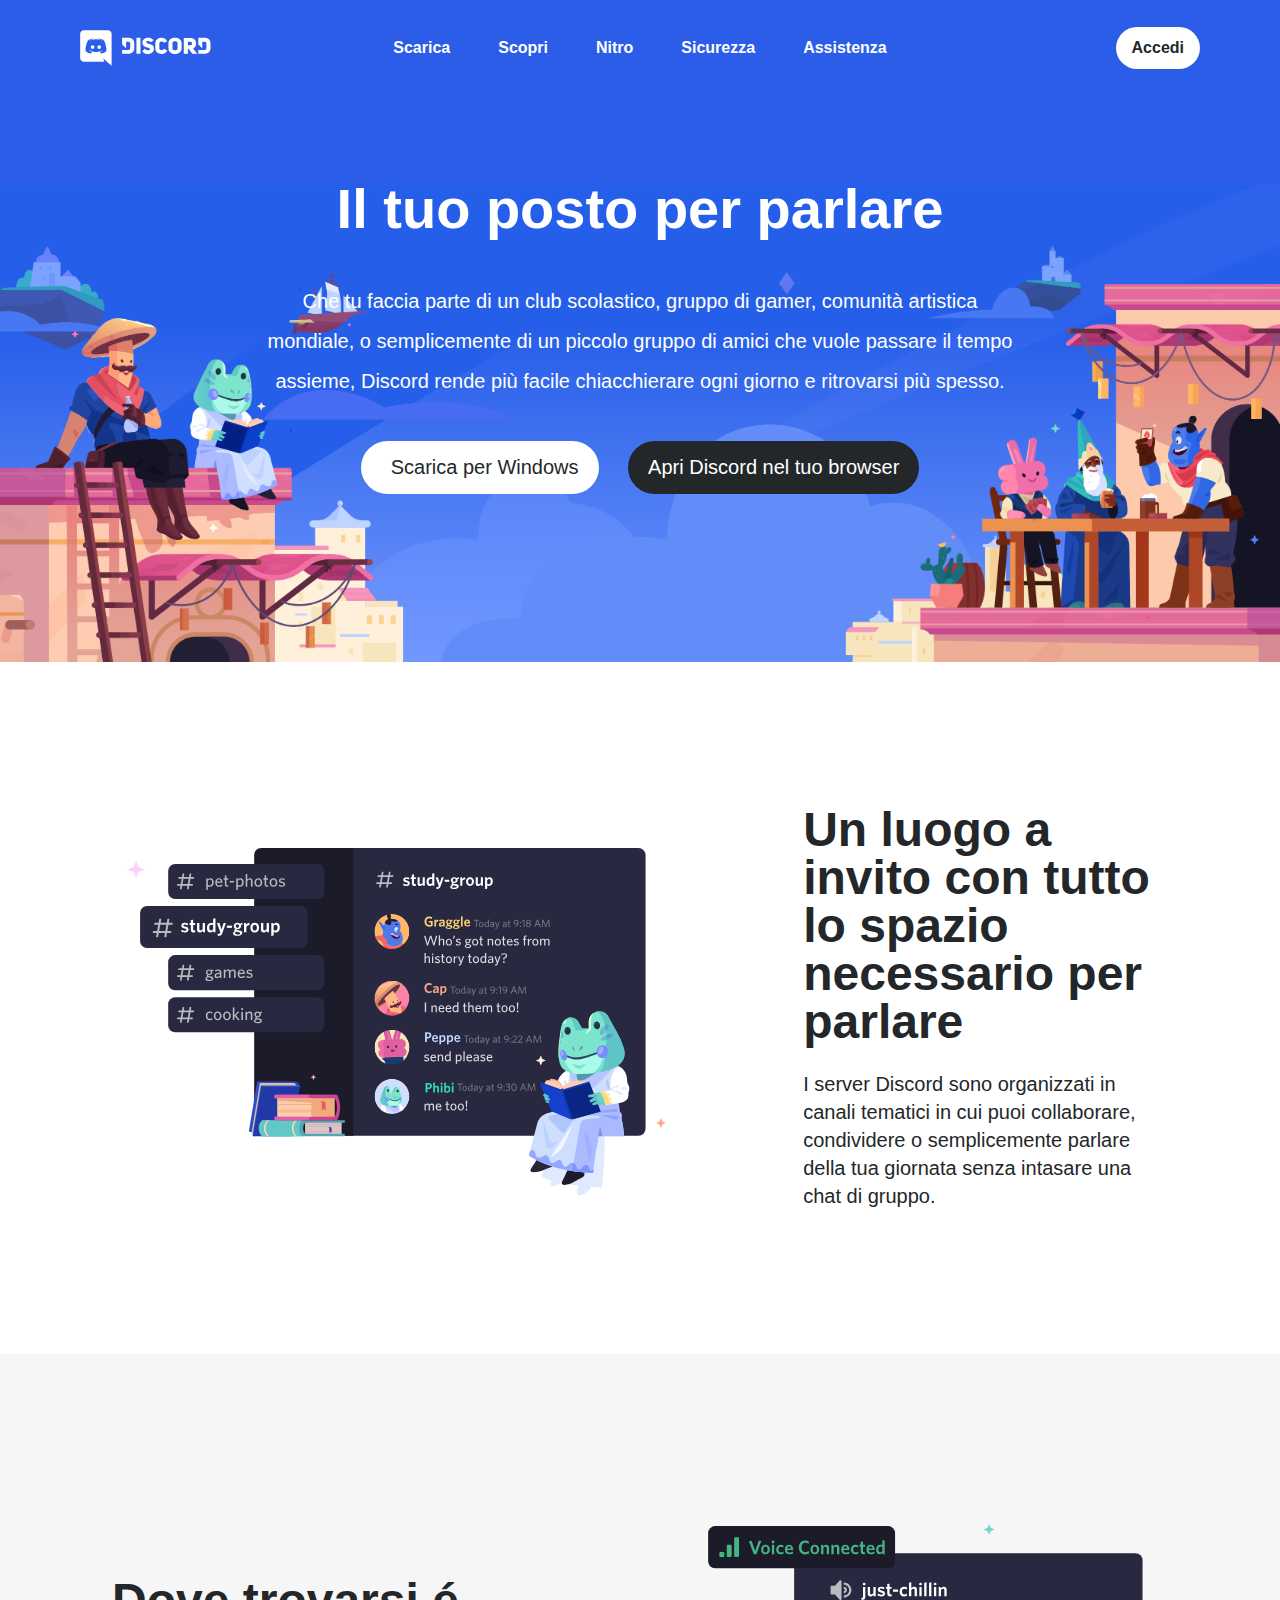
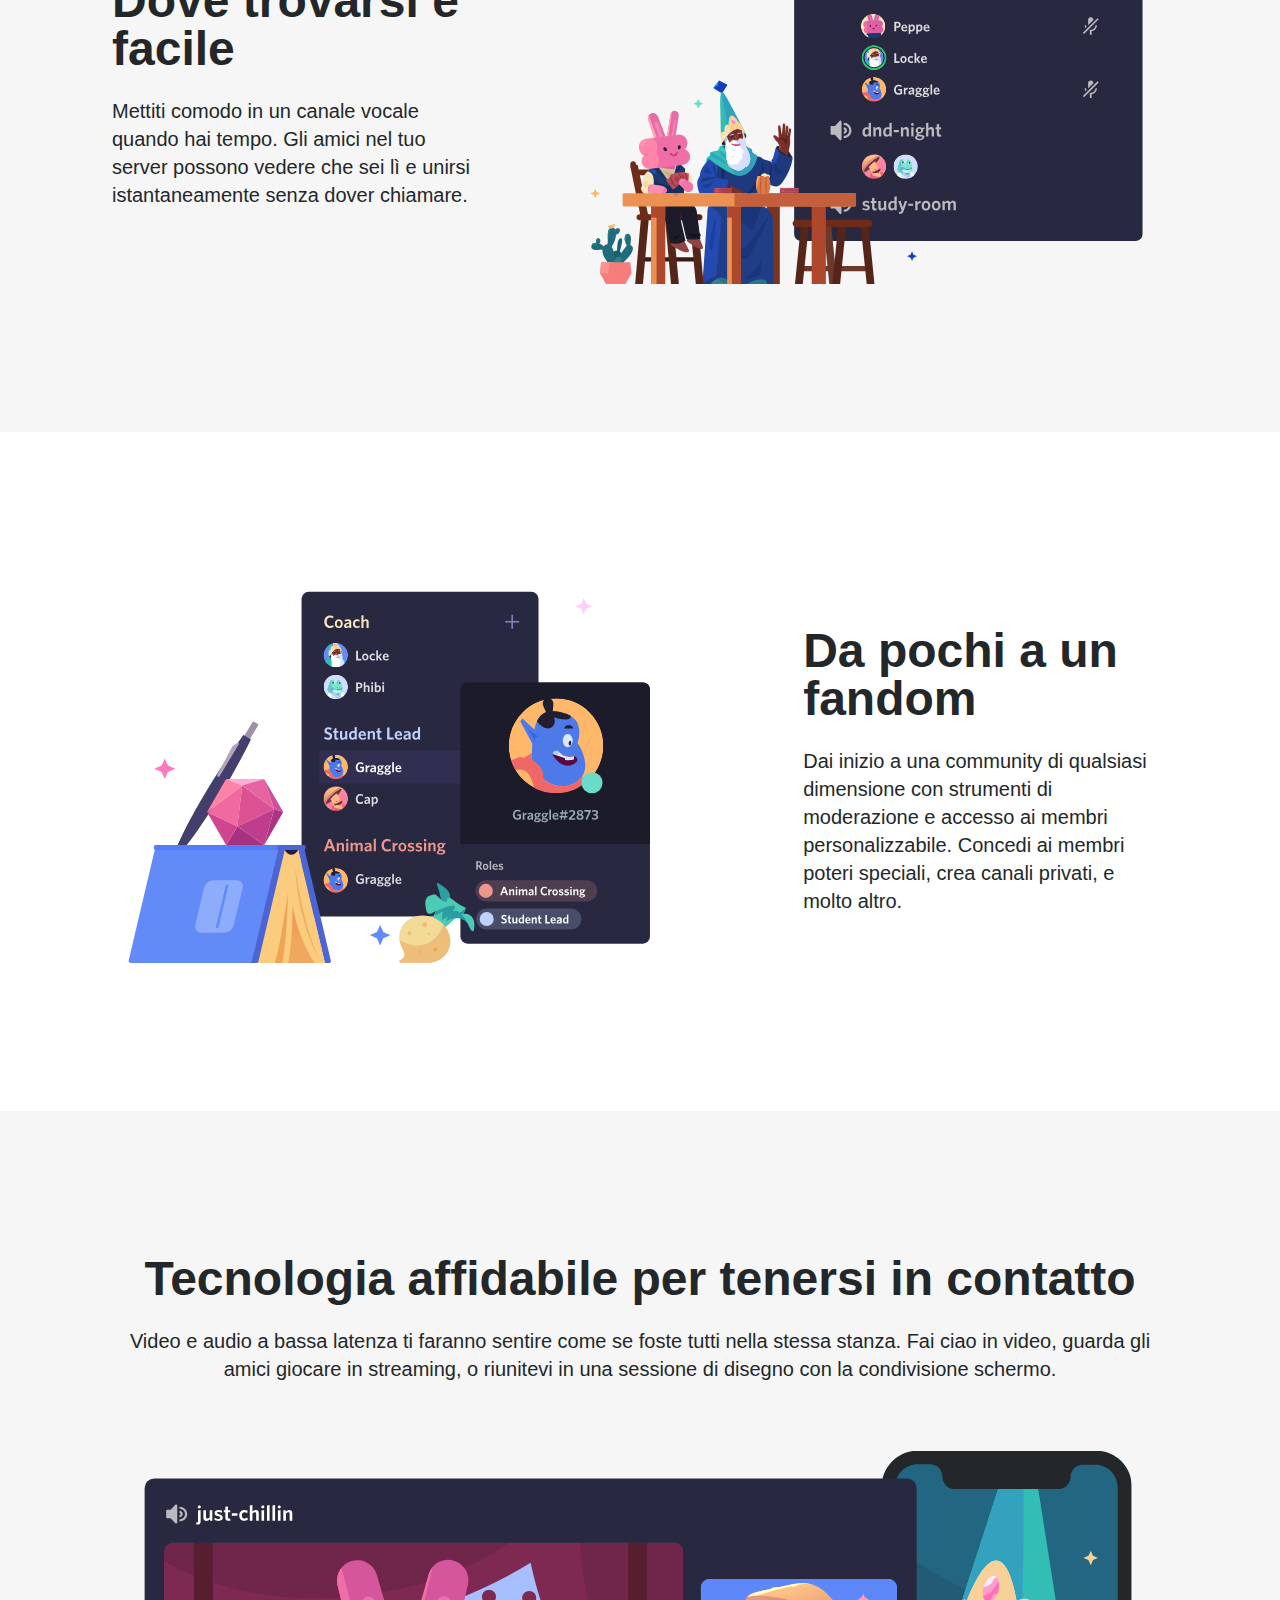
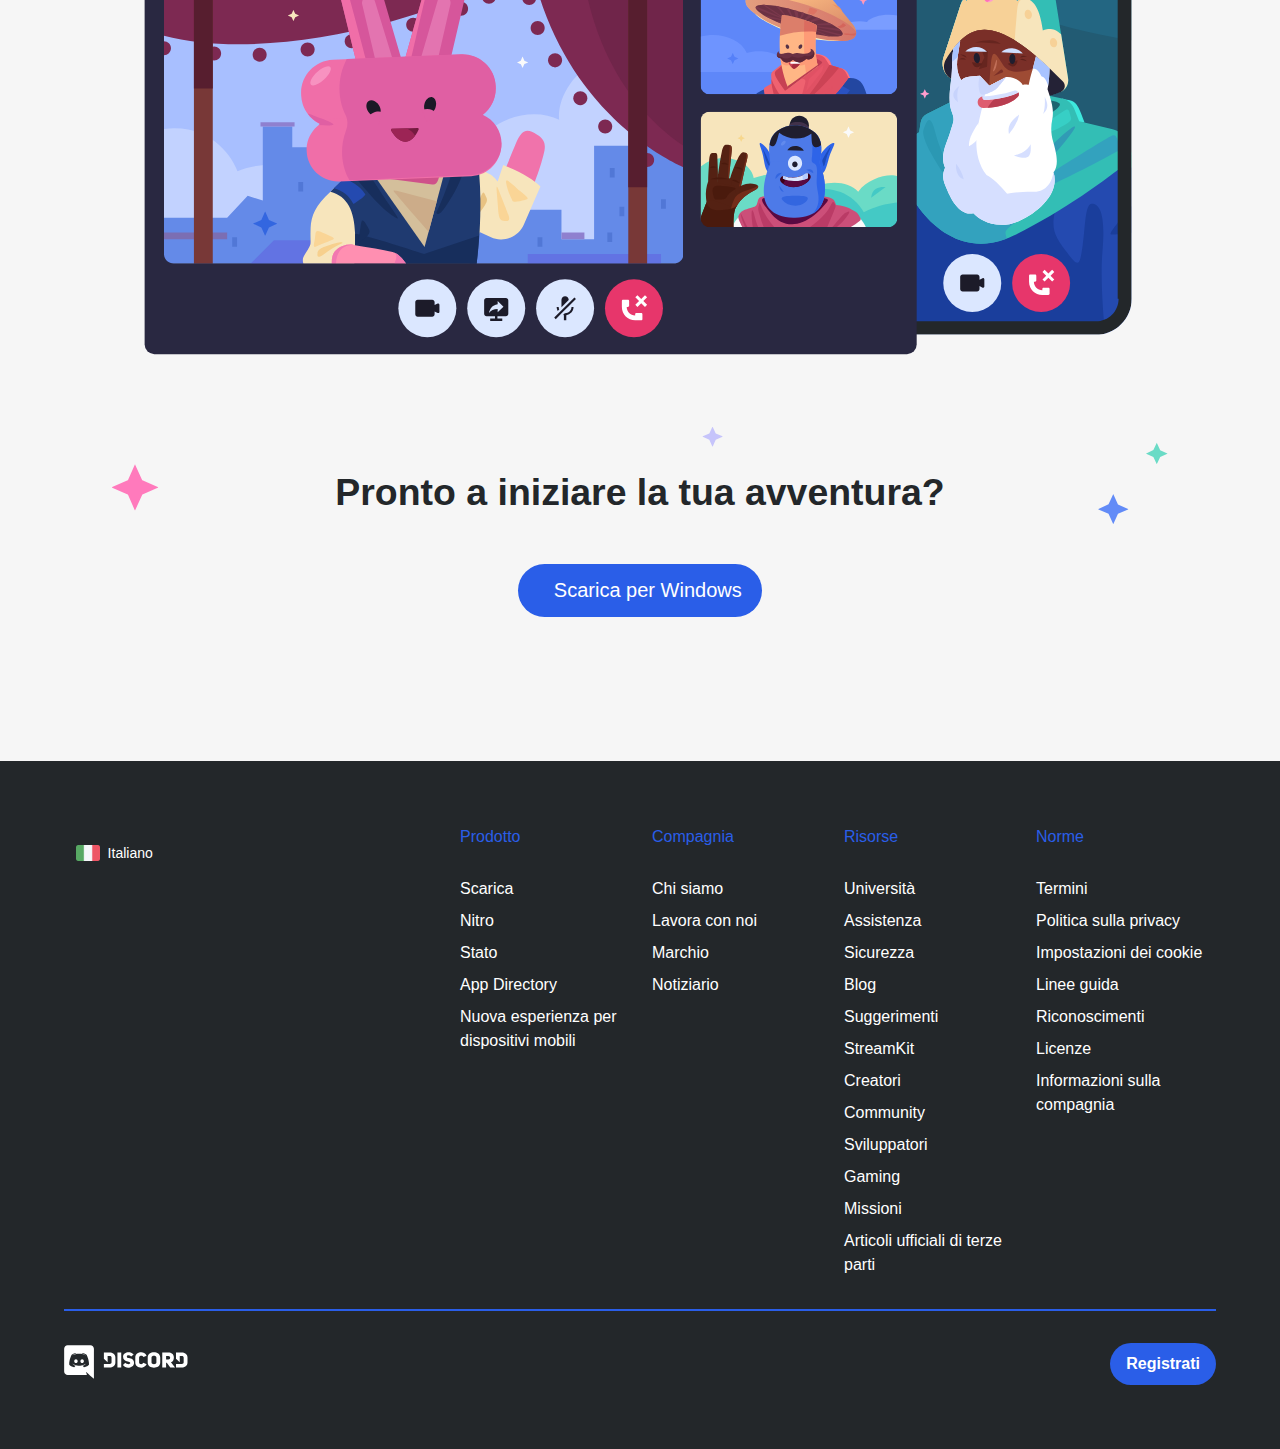
==== commit 6bae6a26: "Few bugs corrected" ====
--- a/BONUS/index.html
+++ b/BONUS/index.html
@@ -25,7 +25,7 @@
                     </a>
                 </div>
 
-                <ul id="sub-nav-bar-top" class="nav-bar">
+                <ul id="sub-nav-bar-top">
                     <li>
                         <a href="https://www.youtube.com/watch?v=dQw4w9WgXcQ">
                             Scarica
@@ -37,7 +37,7 @@
                         </a>
                     </li>
                     <li>
-                        <a href="https://www.youtube.com/watch?v=dQw4w9WgXcQ">
+                        <a href="nitro.html">
                             Nitro
                         </a>
                     </li>
@@ -209,7 +209,7 @@
                                 </a>
                             </li>
                             <li>
-                                <a href="https://www.youtube.com/watch?v=dQw4w9WgXcQ">
+                                <a href="nitro.html">
                                     Nitro
                                 </a>
                             </li>
--- a/BONUS/style.css
+++ b/BONUS/style.css
@@ -29,17 +29,25 @@
     background: transparent;
 }
 
-.nav-bar {
-    display: flex;
-    flex-wrap: wrap;
-    justify-content: space-between;
-    align-items: center;
+details > summary {
+    list-style: none;
+}
+
+details > summary::-webkit-details-marker {
+    display: none;
 }
 
 .header-main-container {
     display: flex;
     flex-wrap: wrap-reverse;
     justify-content: space-around;
+    align-items: center;
+}
+
+.nav-bar {
+    display: flex;
+    flex-wrap: nowrap;
+    justify-content: space-between;
     align-items: center;
 }
 
@@ -133,7 +141,9 @@
 #sub-nav-bar-top {
     width: 68%;
     
-    align-items: center;
+    display: flex;
+    flex-wrap: wrap;
+    justify-content: center;
 }
 
 #sub-nav-bar-top li {
